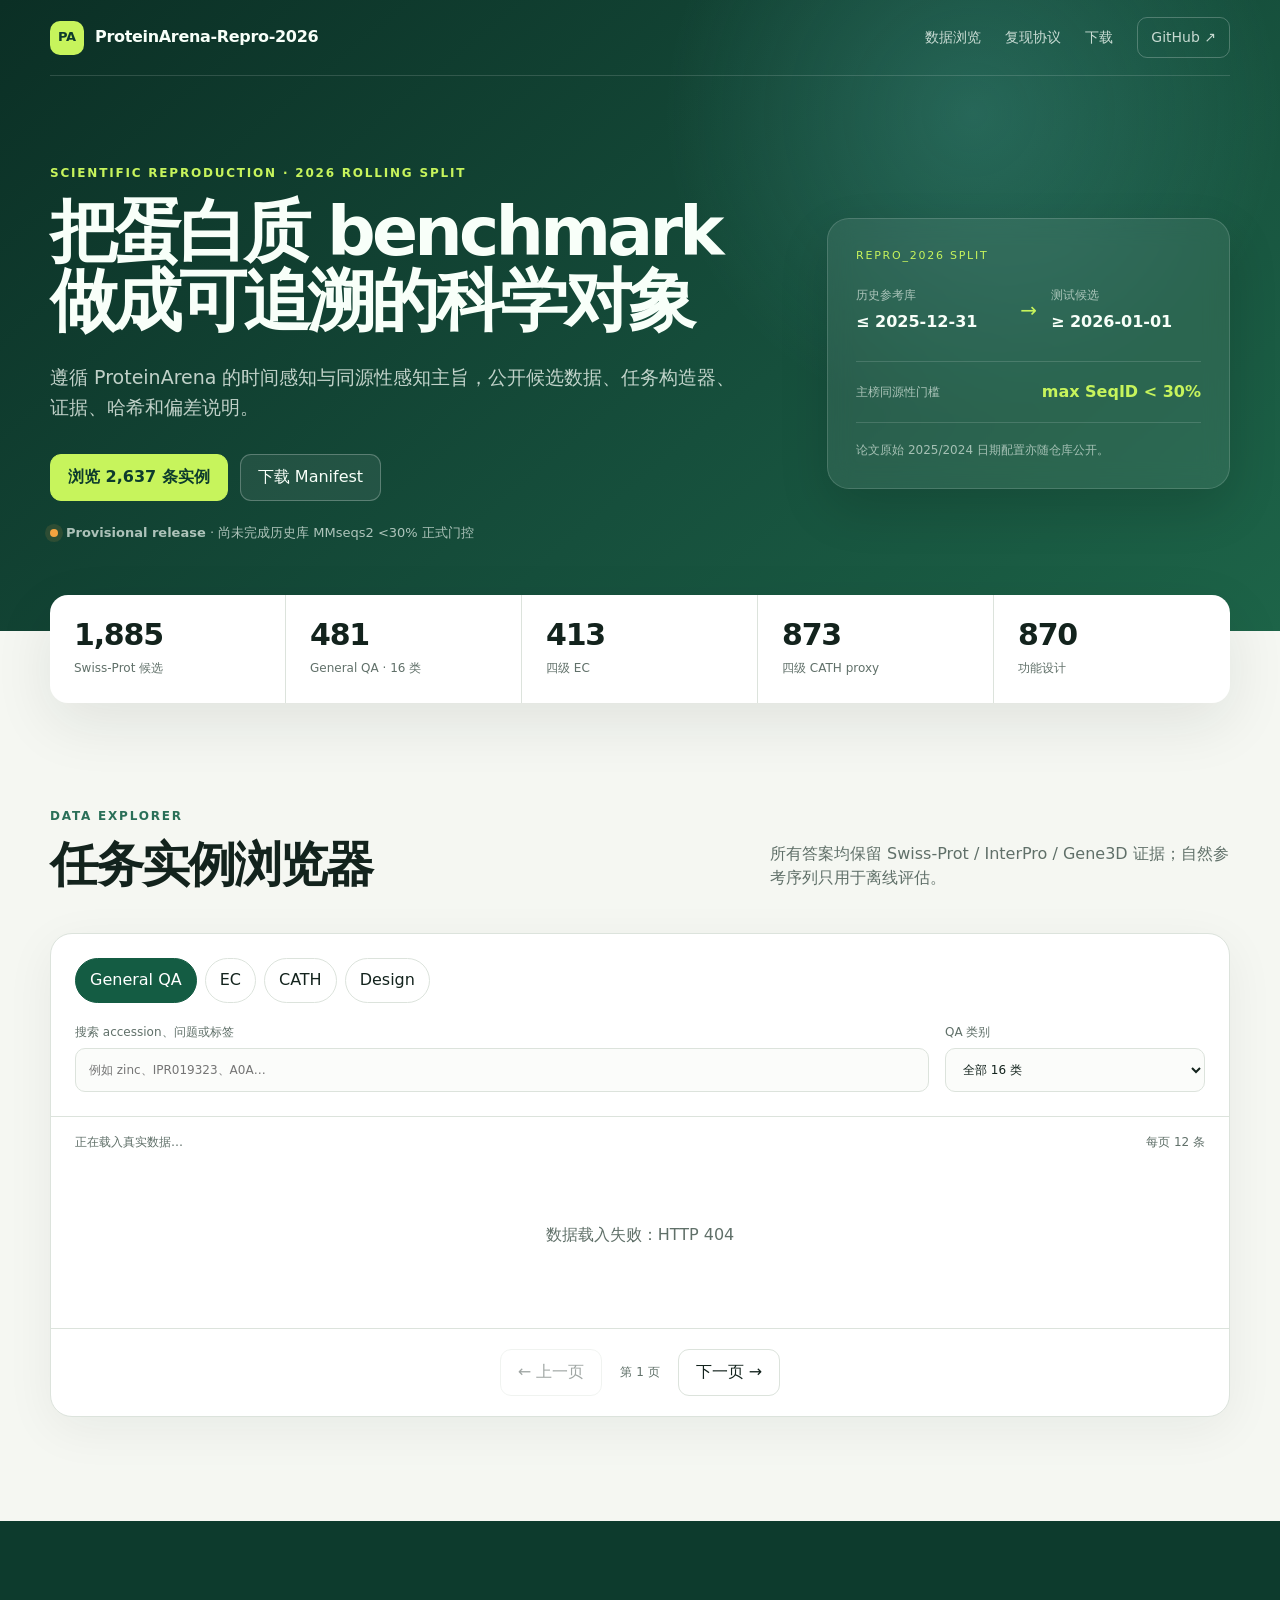
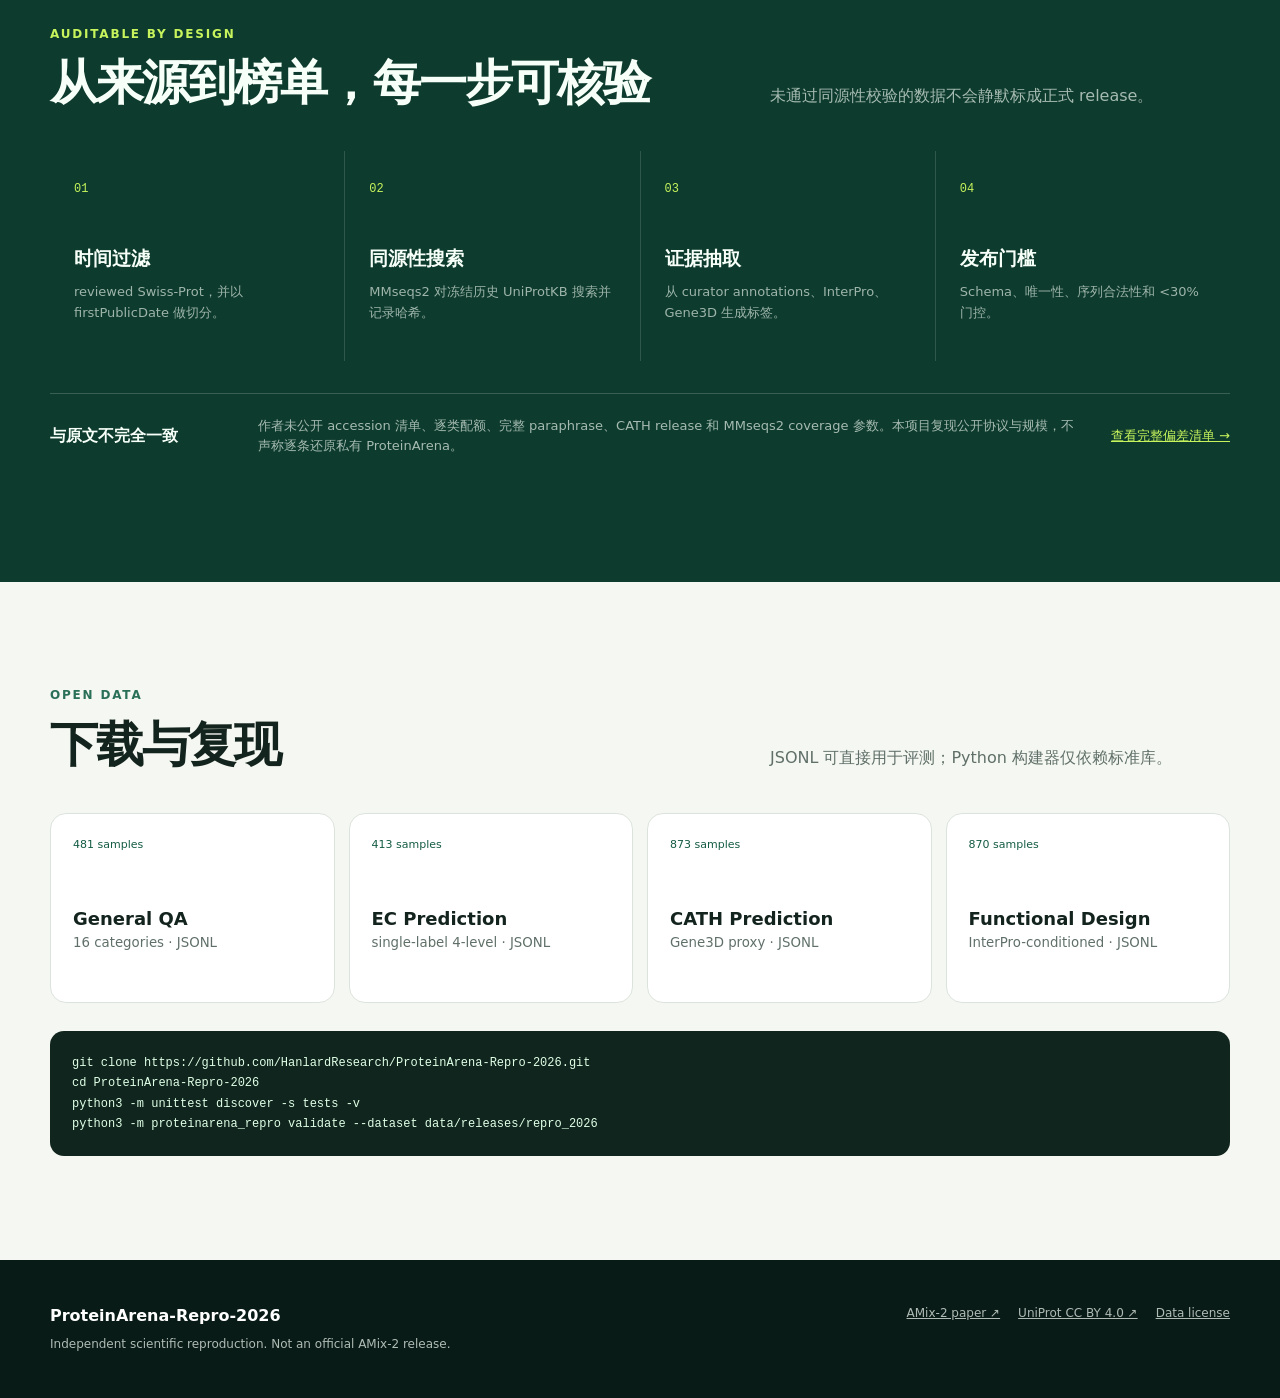
==== index.html @ c2ba589c "Publish dataset website and project metadata" ====
<!doctype html>
<html lang="zh-CN">
<head>
  <meta charset="utf-8">
  <meta name="viewport" content="width=device-width, initial-scale=1">
  <meta name="description" content="ProteinArena-Repro-2026：时间感知、同源性可审计的蛋白质理解与设计基准科学复现。">
  <title>ProteinArena-Repro-2026</title>
  <link rel="stylesheet" href="styles.css">
</head>
<body>
  <header class="hero">
    <nav class="nav wrap" aria-label="主导航">
      <a class="brand" href="#top" aria-label="ProteinArena-Repro-2026 首页"><span class="brand-mark">PA</span><span>ProteinArena-Repro-2026</span></a>
      <div class="nav-links">
        <a href="#explorer">数据浏览</a>
        <a href="#protocol">复现协议</a>
        <a href="#downloads">下载</a>
        <a class="github-link" href="https://github.com/HanlardResearch/ProteinArena-Repro-2026">GitHub ↗</a>
      </div>
    </nav>
    <div class="wrap hero-grid" id="top">
      <section>
        <p class="eyebrow">SCIENTIFIC REPRODUCTION · 2026 ROLLING SPLIT</p>
        <h1>把蛋白质 benchmark<br>做成可追溯的科学对象</h1>
        <p class="lead">遵循 ProteinArena 的时间感知与同源性感知主旨，公开候选数据、任务构造器、证据、哈希和偏差说明。</p>
        <div class="hero-actions">
          <a class="button primary" href="#explorer">浏览 2,637 条实例</a>
          <a class="button" href="data/releases/repro_2026/manifest.json" download>下载 Manifest</a>
        </div>
        <p class="status-line"><span class="status-dot"></span><strong>Provisional release</strong> · 尚未完成历史库 MMseqs2 &lt;30% 正式门控</p>
      </section>
      <aside class="split-card" aria-label="时间切分协议">
        <p class="card-label">REPRO_2026 SPLIT</p>
        <div class="timeline">
          <div><span>历史参考库</span><strong>≤ 2025-12-31</strong></div>
          <div class="timeline-arrow">→</div>
          <div><span>测试候选</span><strong>≥ 2026-01-01</strong></div>
        </div>
        <div class="threshold"><span>主榜同源性门槛</span><strong>max SeqID &lt; 30%</strong></div>
        <p>论文原始 2025/2024 日期配置亦随仓库公开。</p>
      </aside>
    </div>
  </header>

  <main>
    <section class="wrap metrics" aria-label="数据集规模">
      <article><strong id="candidate-count">1,885</strong><span>Swiss-Prot 候选</span></article>
      <article><strong id="qa-count">481</strong><span>General QA · 16 类</span></article>
      <article><strong id="ec-count">413</strong><span>四级 EC</span></article>
      <article><strong id="cath-count">873</strong><span>四级 CATH proxy</span></article>
      <article><strong id="design-count">870</strong><span>功能设计</span></article>
    </section>

    <section class="wrap section" id="explorer">
      <div class="section-heading">
        <div><p class="eyebrow">DATA EXPLORER</p><h2>任务实例浏览器</h2></div>
        <p>所有答案均保留 Swiss-Prot / InterPro / Gene3D 证据；自然参考序列只用于离线评估。</p>
      </div>
      <div class="explorer-shell">
        <div class="controls">
          <div class="track-tabs" role="tablist" aria-label="任务轨道">
            <button class="track-tab active" data-track="general_qa" role="tab" aria-selected="true">General QA</button>
            <button class="track-tab" data-track="ec" role="tab" aria-selected="false">EC</button>
            <button class="track-tab" data-track="cath" role="tab" aria-selected="false">CATH</button>
            <button class="track-tab" data-track="design" role="tab" aria-selected="false">Design</button>
          </div>
          <div class="filter-row">
            <label>搜索 accession、问题或标签<input id="search" type="search" placeholder="例如 zinc、IPR019323、A0A…"></label>
            <label id="category-label">QA 类别<select id="category"><option value="">全部 16 类</option></select></label>
          </div>
        </div>
        <div class="result-meta"><span id="result-count">正在载入真实数据…</span><span>每页 12 条</span></div>
        <div id="samples" class="sample-grid" aria-live="polite"></div>
        <div class="pager">
          <button id="prev" class="button" disabled>← 上一页</button>
          <span id="page-label">第 1 页</span>
          <button id="next" class="button">下一页 →</button>
        </div>
      </div>
    </section>

    <section class="protocol-section" id="protocol">
      <div class="wrap section">
        <div class="section-heading light">
          <div><p class="eyebrow">AUDITABLE BY DESIGN</p><h2>从来源到榜单，每一步可核验</h2></div>
          <p>未通过同源性校验的数据不会静默标成正式 release。</p>
        </div>
        <ol class="pipeline">
          <li><span>01</span><strong>时间过滤</strong><p>reviewed Swiss-Prot，并以 firstPublicDate 做切分。</p></li>
          <li><span>02</span><strong>同源性搜索</strong><p>MMseqs2 对冻结历史 UniProtKB 搜索并记录哈希。</p></li>
          <li><span>03</span><strong>证据抽取</strong><p>从 curator annotations、InterPro、Gene3D 生成标签。</p></li>
          <li><span>04</span><strong>发布门槛</strong><p>Schema、唯一性、序列合法性和 &lt;30% 门控。</p></li>
        </ol>
        <div class="notice">
          <strong>与原文不完全一致</strong>
          <p>作者未公开 accession 清单、逐类配额、完整 paraphrase、CATH release 和 MMseqs2 coverage 参数。本项目复现公开协议与规模，不声称逐条还原私有 ProteinArena。</p>
          <a href="docs/DEVIATIONS.md">查看完整偏差清单 →</a>
        </div>
      </div>
    </section>

    <section class="wrap section" id="downloads">
      <div class="section-heading">
        <div><p class="eyebrow">OPEN DATA</p><h2>下载与复现</h2></div>
        <p>JSONL 可直接用于评测；Python 构建器仅依赖标准库。</p>
      </div>
      <div class="download-grid">
        <a href="data/releases/repro_2026/general_qa.jsonl" download><span>481 samples</span><strong>General QA</strong><small>16 categories · JSONL</small></a>
        <a href="data/releases/repro_2026/ec.jsonl" download><span>413 samples</span><strong>EC Prediction</strong><small>single-label 4-level · JSONL</small></a>
        <a href="data/releases/repro_2026/cath.jsonl" download><span>873 samples</span><strong>CATH Prediction</strong><small>Gene3D proxy · JSONL</small></a>
        <a href="data/releases/repro_2026/design.jsonl" download><span>870 samples</span><strong>Functional Design</strong><small>InterPro-conditioned · JSONL</small></a>
      </div>
      <pre class="command"><code>git clone https://github.com/HanlardResearch/ProteinArena-Repro-2026.git
cd ProteinArena-Repro-2026
python3 -m unittest discover -s tests -v
python3 -m proteinarena_repro validate --dataset data/releases/repro_2026</code></pre>
    </section>
  </main>

  <footer>
    <div class="wrap footer-grid">
      <div><strong>ProteinArena-Repro-2026</strong><p>Independent scientific reproduction. Not an official AMix-2 release.</p></div>
      <div><a href="https://arxiv.org/abs/2605.30963">AMix-2 paper ↗</a><a href="https://www.uniprot.org/help/license">UniProt CC BY 4.0 ↗</a><a href="DATA_LICENSE.md">Data license</a></div>
    </div>
  </footer>
  <script src="app.js" defer></script>
</body>
</html>
---- styles.css ----
:root {
  --ink: #13231d;
  --muted: #607069;
  --paper: #f5f7f2;
  --surface: #ffffff;
  --line: #dce3dc;
  --green: #145c43;
  --green-2: #0d3b2d;
  --lime: #c7f45c;
  --amber: #f4a340;
  --blue: #6dd3d1;
  --radius: 18px;
  --shadow: 0 20px 60px rgba(19, 35, 29, .09);
}
* { box-sizing: border-box; }
html { scroll-behavior: smooth; }
body { margin: 0; color: var(--ink); background: var(--paper); font-family: Inter, ui-sans-serif, system-ui, -apple-system, BlinkMacSystemFont, "Segoe UI", sans-serif; line-height: 1.55; }
a { color: inherit; }
button, input, select { font: inherit; }
button { color: inherit; }
.wrap { width: min(1180px, calc(100% - 40px)); margin: 0 auto; }
.hero { color: #f8fff9; background: radial-gradient(circle at 76% 18%, rgba(109,211,209,.2), transparent 28%), linear-gradient(140deg, #0b2f25 0%, #164f3c 60%, #1d6448 100%); padding-bottom: 88px; }
.nav { min-height: 76px; display: flex; align-items: center; justify-content: space-between; gap: 24px; border-bottom: 1px solid rgba(255,255,255,.14); }
.brand { display: flex; align-items: center; gap: 11px; text-decoration: none; font-weight: 720; letter-spacing: -.02em; }
.brand-mark { display: grid; place-items: center; width: 34px; height: 34px; border-radius: 10px; background: var(--lime); color: var(--green-2); font-size: 13px; }
.nav-links { display: flex; align-items: center; gap: 24px; font-size: 14px; }
.nav-links a { text-decoration: none; opacity: .78; }
.nav-links a:hover { opacity: 1; }
.github-link { padding: 9px 13px; border: 1px solid rgba(255,255,255,.3); border-radius: 10px; }
.hero-grid { display: grid; grid-template-columns: 1.4fr .8fr; gap: 72px; align-items: center; padding-top: 88px; }
.eyebrow { margin: 0 0 14px; color: #2a6f58; font-size: 12px; font-weight: 760; letter-spacing: .15em; }
.hero .eyebrow, .light .eyebrow { color: var(--lime); }
h1 { margin: 0; max-width: 760px; font-size: clamp(42px, 5.4vw, 68px); line-height: 1.02; letter-spacing: -.055em; }
h2 { margin: 0; font-size: clamp(30px, 4vw, 48px); line-height: 1.08; letter-spacing: -.04em; }
.lead { max-width: 690px; margin: 28px 0 0; color: rgba(248,255,249,.76); font-size: 19px; }
.hero-actions { display: flex; flex-wrap: wrap; gap: 12px; margin-top: 32px; }
.button { display: inline-flex; align-items: center; justify-content: center; min-height: 44px; padding: 10px 17px; border: 1px solid var(--line); border-radius: 11px; background: var(--surface); text-decoration: none; cursor: pointer; transition: transform .15s ease, border-color .15s ease; }
.button:hover { transform: translateY(-1px); border-color: #9cad9f; }
.hero .button { color: #f8fff9; background: rgba(255,255,255,.07); border-color: rgba(255,255,255,.25); }
.hero .button.primary { color: var(--green-2); background: var(--lime); border-color: var(--lime); font-weight: 720; }
.status-line { margin: 22px 0 0; color: rgba(248,255,249,.68); font-size: 13px; }
.status-dot { display: inline-block; width: 8px; height: 8px; margin-right: 8px; border-radius: 50%; background: var(--amber); box-shadow: 0 0 0 5px rgba(244,163,64,.12); }
.split-card { padding: 28px; border: 1px solid rgba(255,255,255,.15); border-radius: 22px; background: rgba(255,255,255,.08); backdrop-filter: blur(12px); box-shadow: 0 20px 50px rgba(0,0,0,.14); }
.card-label { margin: 0 0 22px; color: var(--lime); font-size: 11px; letter-spacing: .16em; }
.timeline { display: grid; grid-template-columns: 1fr auto 1fr; gap: 14px; align-items: center; }
.timeline div:not(.timeline-arrow) { display: grid; gap: 5px; }
.timeline span, .threshold span { color: rgba(248,255,249,.62); font-size: 12px; }
.timeline strong { font-size: 16px; }
.timeline-arrow { color: var(--lime); font-size: 20px; }
.threshold { display: flex; align-items: center; justify-content: space-between; gap: 20px; margin: 26px 0 0; padding: 18px 0; border-top: 1px solid rgba(255,255,255,.14); border-bottom: 1px solid rgba(255,255,255,.14); }
.threshold strong { color: var(--lime); }
.split-card > p:last-child { margin: 18px 0 0; color: rgba(248,255,249,.6); font-size: 12px; }
.metrics { display: grid; grid-template-columns: repeat(5, 1fr); margin-top: -36px; border-radius: var(--radius); background: var(--surface); box-shadow: var(--shadow); overflow: hidden; }
.metrics article { padding: 25px 24px; border-right: 1px solid var(--line); }
.metrics article:last-child { border-right: 0; }
.metrics strong { display: block; font-size: 30px; line-height: 1; letter-spacing: -.04em; }
.metrics span { display: block; margin-top: 9px; color: var(--muted); font-size: 12px; }
.section { padding-top: 104px; padding-bottom: 104px; }
.section-heading { display: grid; grid-template-columns: 1fr minmax(280px, 460px); gap: 50px; align-items: end; margin-bottom: 42px; }
.section-heading > p { margin: 0; color: var(--muted); }
.explorer-shell { border: 1px solid var(--line); border-radius: 22px; background: var(--surface); box-shadow: 0 12px 50px rgba(19,35,29,.06); overflow: hidden; }
.controls { padding: 24px; border-bottom: 1px solid var(--line); }
.track-tabs { display: flex; gap: 8px; flex-wrap: wrap; }
.track-tab { padding: 9px 14px; border: 1px solid var(--line); border-radius: 999px; background: transparent; cursor: pointer; }
.track-tab.active { color: #fff; background: var(--green); border-color: var(--green); }
.filter-row { display: grid; grid-template-columns: 1fr 260px; gap: 16px; margin-top: 20px; }
.filter-row label { color: var(--muted); font-size: 12px; }
.filter-row input, .filter-row select { display: block; width: 100%; height: 44px; margin-top: 6px; padding: 0 13px; border: 1px solid var(--line); border-radius: 10px; color: var(--ink); background: #fbfcfa; }
.result-meta { display: flex; justify-content: space-between; gap: 20px; padding: 16px 24px; color: var(--muted); font-size: 12px; }
.sample-grid { display: grid; grid-template-columns: repeat(2, minmax(0,1fr)); gap: 14px; padding: 0 24px 24px; }
.sample { min-width: 0; padding: 20px; border: 1px solid var(--line); border-radius: 14px; background: #fcfdfb; }
.sample-top { display: flex; align-items: center; justify-content: space-between; gap: 12px; margin-bottom: 14px; }
.badge { display: inline-flex; align-items: center; max-width: 75%; padding: 4px 9px; border-radius: 999px; color: var(--green-2); background: #e1f3e8; font-size: 11px; overflow: hidden; text-overflow: ellipsis; white-space: nowrap; }
.accession { color: var(--muted); font: 11px ui-monospace, SFMono-Regular, Menlo, monospace; text-decoration: none; }
.sample h3 { margin: 0 0 12px; font-size: 15px; line-height: 1.45; }
.answer { margin: 0; padding: 12px; border-left: 3px solid var(--lime); background: #f3f8e9; font-size: 13px; }
.field { margin-top: 13px; }
.field strong { display: block; margin-bottom: 4px; color: var(--muted); font-size: 10px; letter-spacing: .08em; text-transform: uppercase; }
.field p { margin: 0; font-size: 12px; }
.sequence { max-height: 68px; overflow: auto; word-break: break-all; color: #29463a; font: 11px/1.45 ui-monospace, SFMono-Regular, Menlo, monospace; }
.pager { display: flex; align-items: center; justify-content: center; gap: 18px; padding: 20px; border-top: 1px solid var(--line); }
.pager span { color: var(--muted); font-size: 12px; }
.button:disabled { opacity: .4; cursor: not-allowed; transform: none; }
.empty { grid-column: 1 / -1; padding: 40px; text-align: center; color: var(--muted); }
.protocol-section { color: #f7fff9; background: var(--green-2); }
.section-heading.light > p { color: rgba(247,255,249,.65); }
.pipeline { display: grid; grid-template-columns: repeat(4,1fr); gap: 1px; margin: 0; padding: 0; list-style: none; background: rgba(255,255,255,.14); }
.pipeline li { min-height: 210px; padding: 24px; background: var(--green-2); }
.pipeline span { color: var(--lime); font: 12px ui-monospace, monospace; }
.pipeline strong { display: block; margin-top: 44px; font-size: 19px; }
.pipeline p { margin: 9px 0 0; color: rgba(247,255,249,.62); font-size: 13px; }
.notice { display: grid; grid-template-columns: 180px 1fr auto; gap: 28px; align-items: center; margin-top: 32px; padding: 22px 0; border-top: 1px solid rgba(255,255,255,.18); }
.notice p { margin: 0; color: rgba(247,255,249,.65); font-size: 13px; }
.notice a { color: var(--lime); font-size: 13px; }
.download-grid { display: grid; grid-template-columns: repeat(4,1fr); gap: 14px; }
.download-grid a { display: grid; min-height: 190px; padding: 22px; border: 1px solid var(--line); border-radius: 16px; background: var(--surface); text-decoration: none; transition: transform .15s ease, box-shadow .15s ease; }
.download-grid a:hover { transform: translateY(-3px); box-shadow: var(--shadow); }
.download-grid span { color: var(--green); font-size: 11px; }
.download-grid strong { align-self: end; font-size: 18px; }
.download-grid small { color: var(--muted); }
.command { margin: 28px 0 0; padding: 22px; overflow: auto; border-radius: 14px; color: #dfffe7; background: #10251d; font: 12px/1.7 ui-monospace, SFMono-Regular, Menlo, monospace; }
footer { padding: 44px 0; color: rgba(247,255,249,.7); background: #091b16; }
.footer-grid { display: flex; justify-content: space-between; gap: 40px; }
.footer-grid strong { color: #fff; }
.footer-grid p { margin: 6px 0 0; font-size: 12px; }
.footer-grid > div:last-child { display: flex; flex-wrap: wrap; gap: 18px; align-items: start; font-size: 12px; }
@media (max-width: 900px) {
  .hero-grid { grid-template-columns: 1fr; gap: 42px; }
  .metrics { grid-template-columns: repeat(2,1fr); }
  .metrics article { border-bottom: 1px solid var(--line); }
  .section-heading { grid-template-columns: 1fr; gap: 18px; }
  .pipeline, .download-grid { grid-template-columns: repeat(2,1fr); }
  .notice { grid-template-columns: 1fr; }
}
@media (max-width: 640px) {
  .wrap { width: min(100% - 24px, 1180px); }
  .nav { align-items: flex-start; padding: 18px 0; }
  .nav-links a:not(.github-link) { display: none; }
  .brand span:last-child { max-width: 190px; }
  .hero-grid { padding-top: 58px; }
  .hero { padding-bottom: 70px; }
  .metrics { grid-template-columns: 1fr 1fr; }
  .metrics article:last-child { grid-column: 1 / -1; }
  .section { padding-top: 76px; padding-bottom: 76px; }
  .filter-row, .sample-grid, .pipeline, .download-grid { grid-template-columns: 1fr; }
  .sample-grid { padding: 0 14px 14px; }
  .controls { padding: 16px; }
  .result-meta { padding: 14px 16px; }
  .timeline { grid-template-columns: 1fr; }
  .timeline-arrow { transform: rotate(90deg); width: min-content; }
  .footer-grid { flex-direction: column; }
}
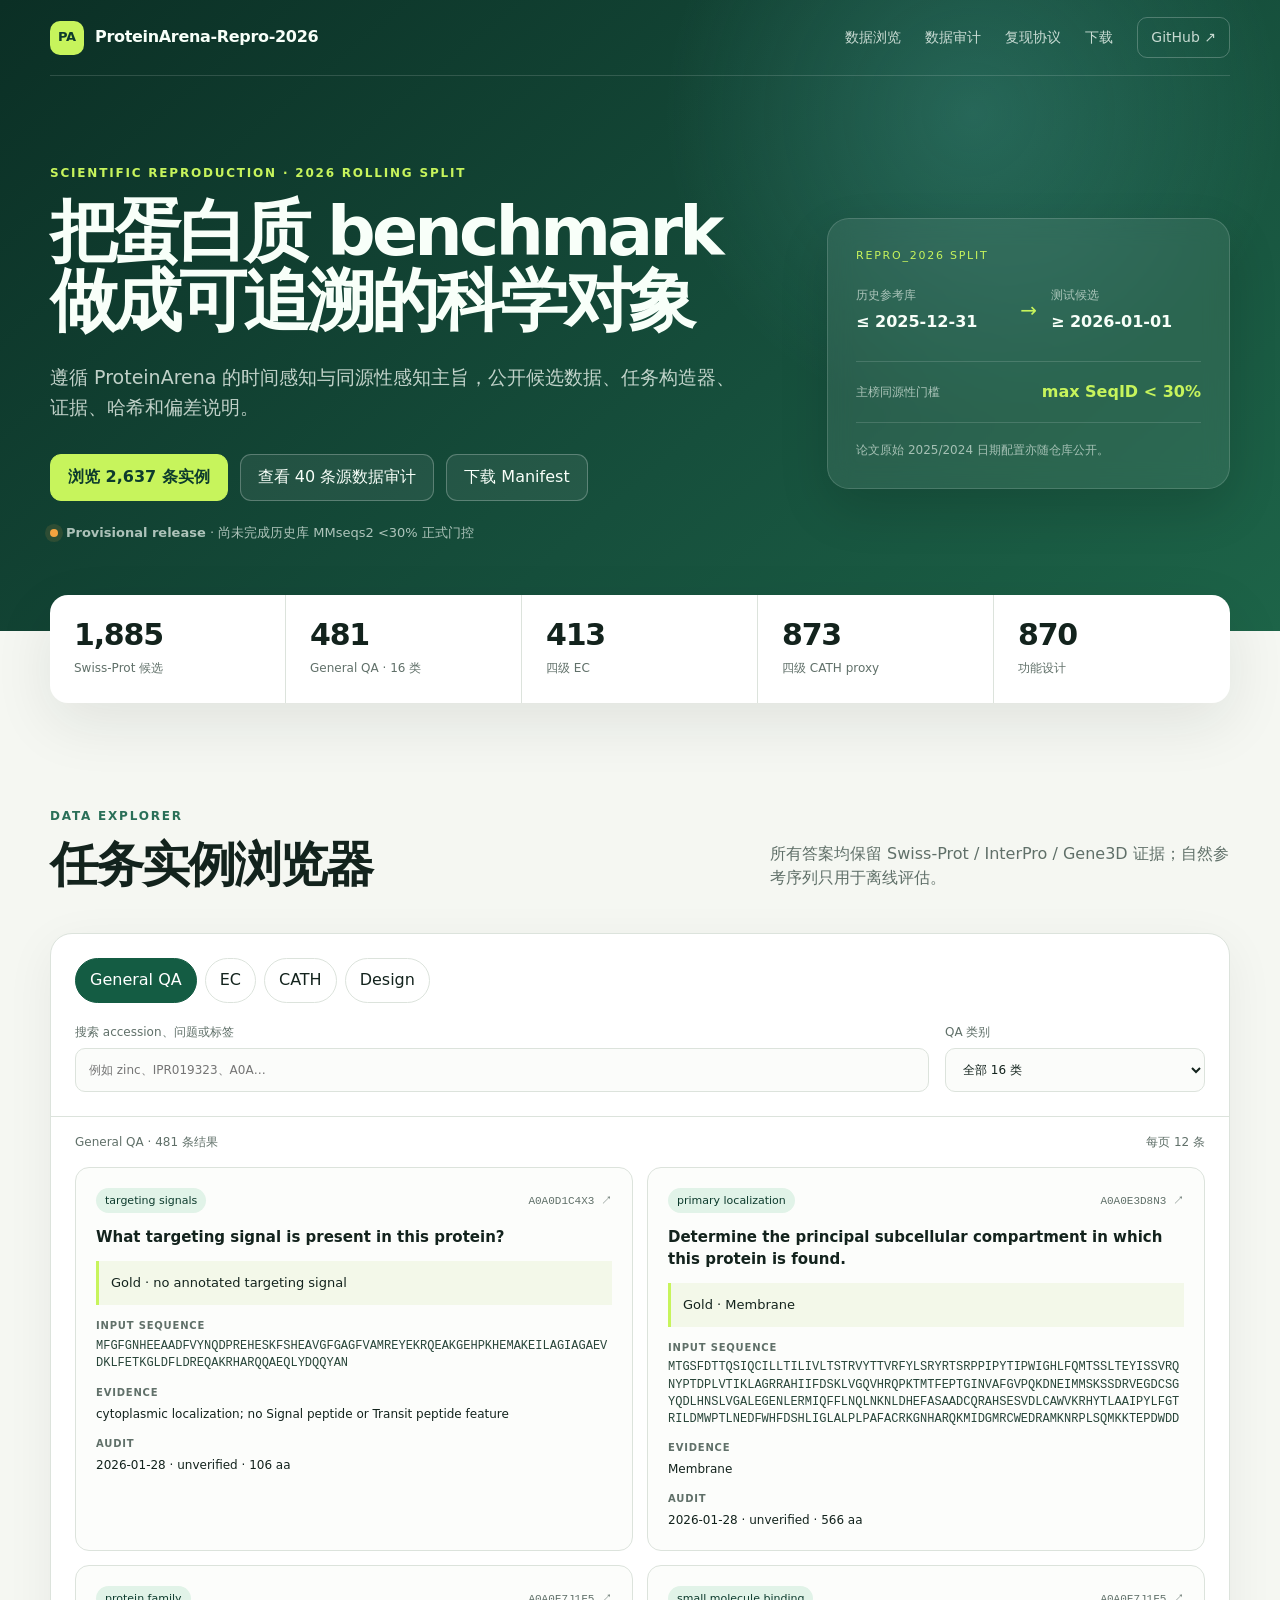
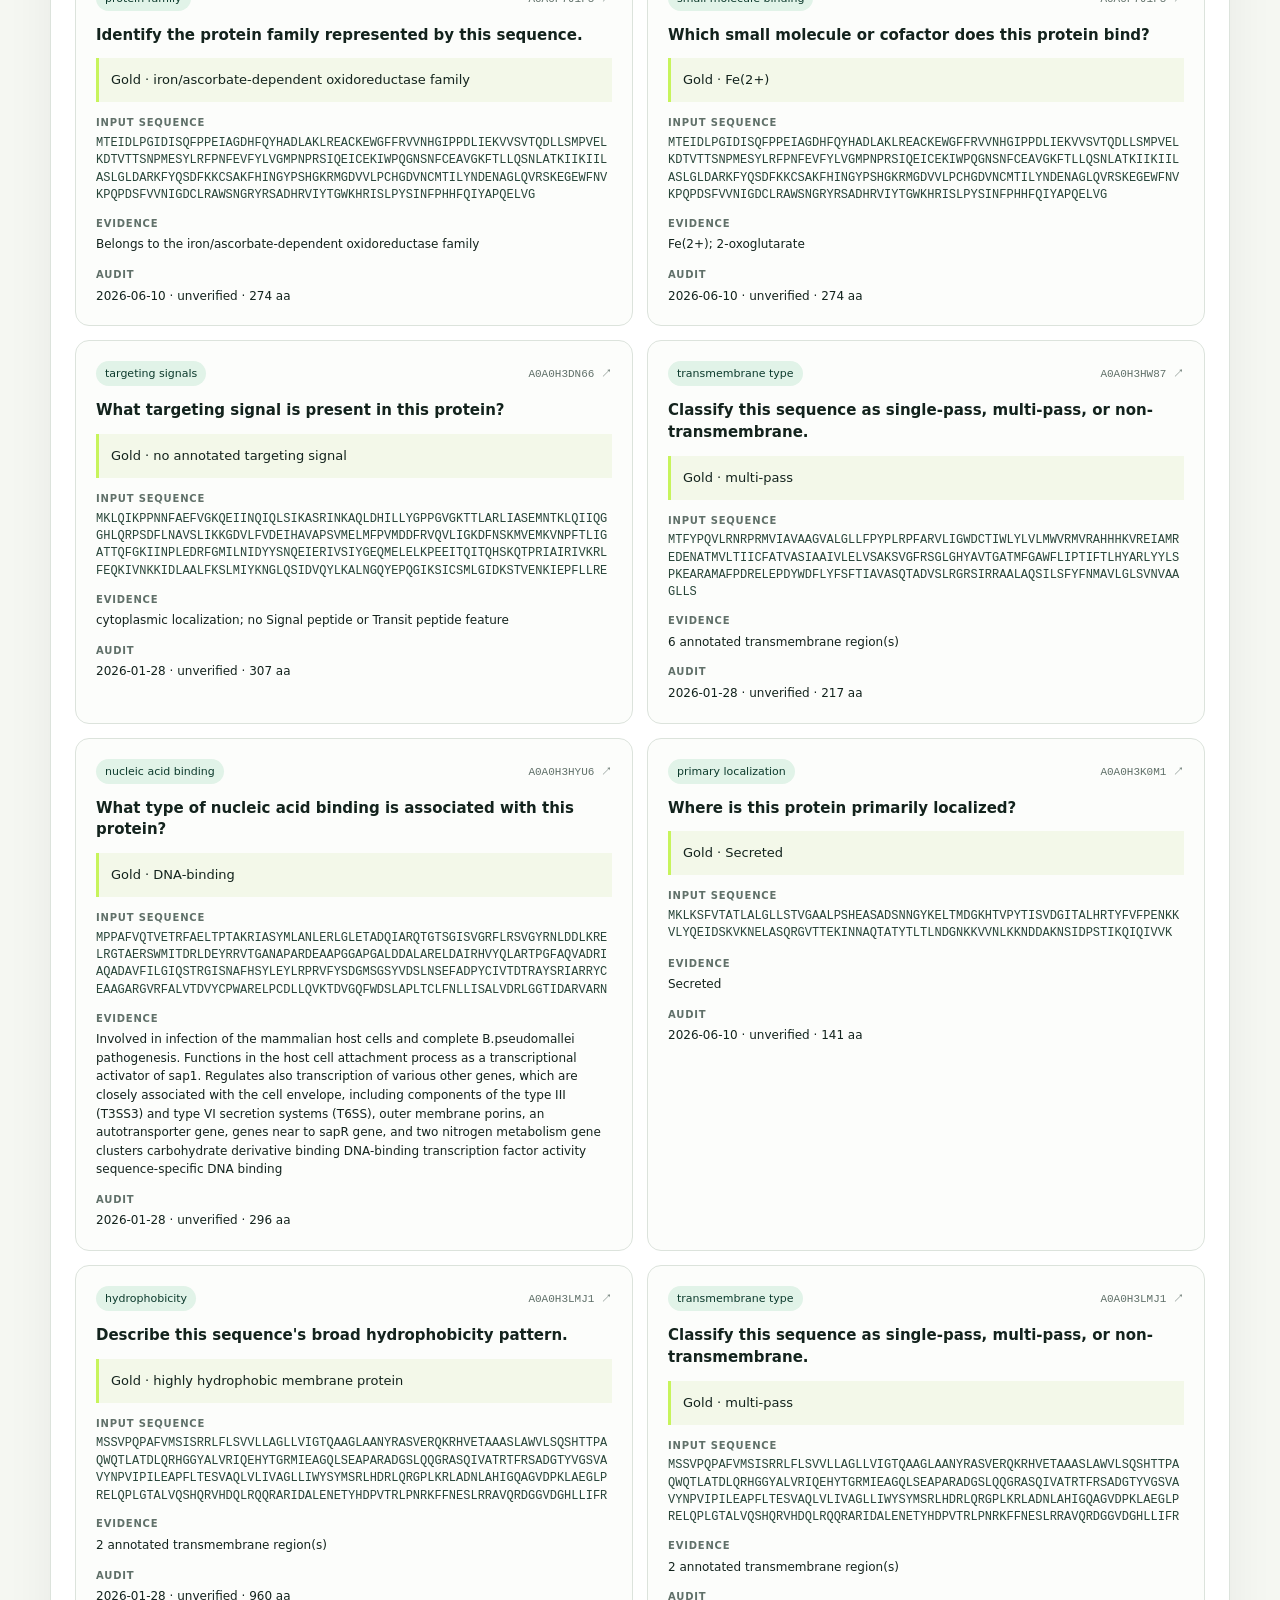
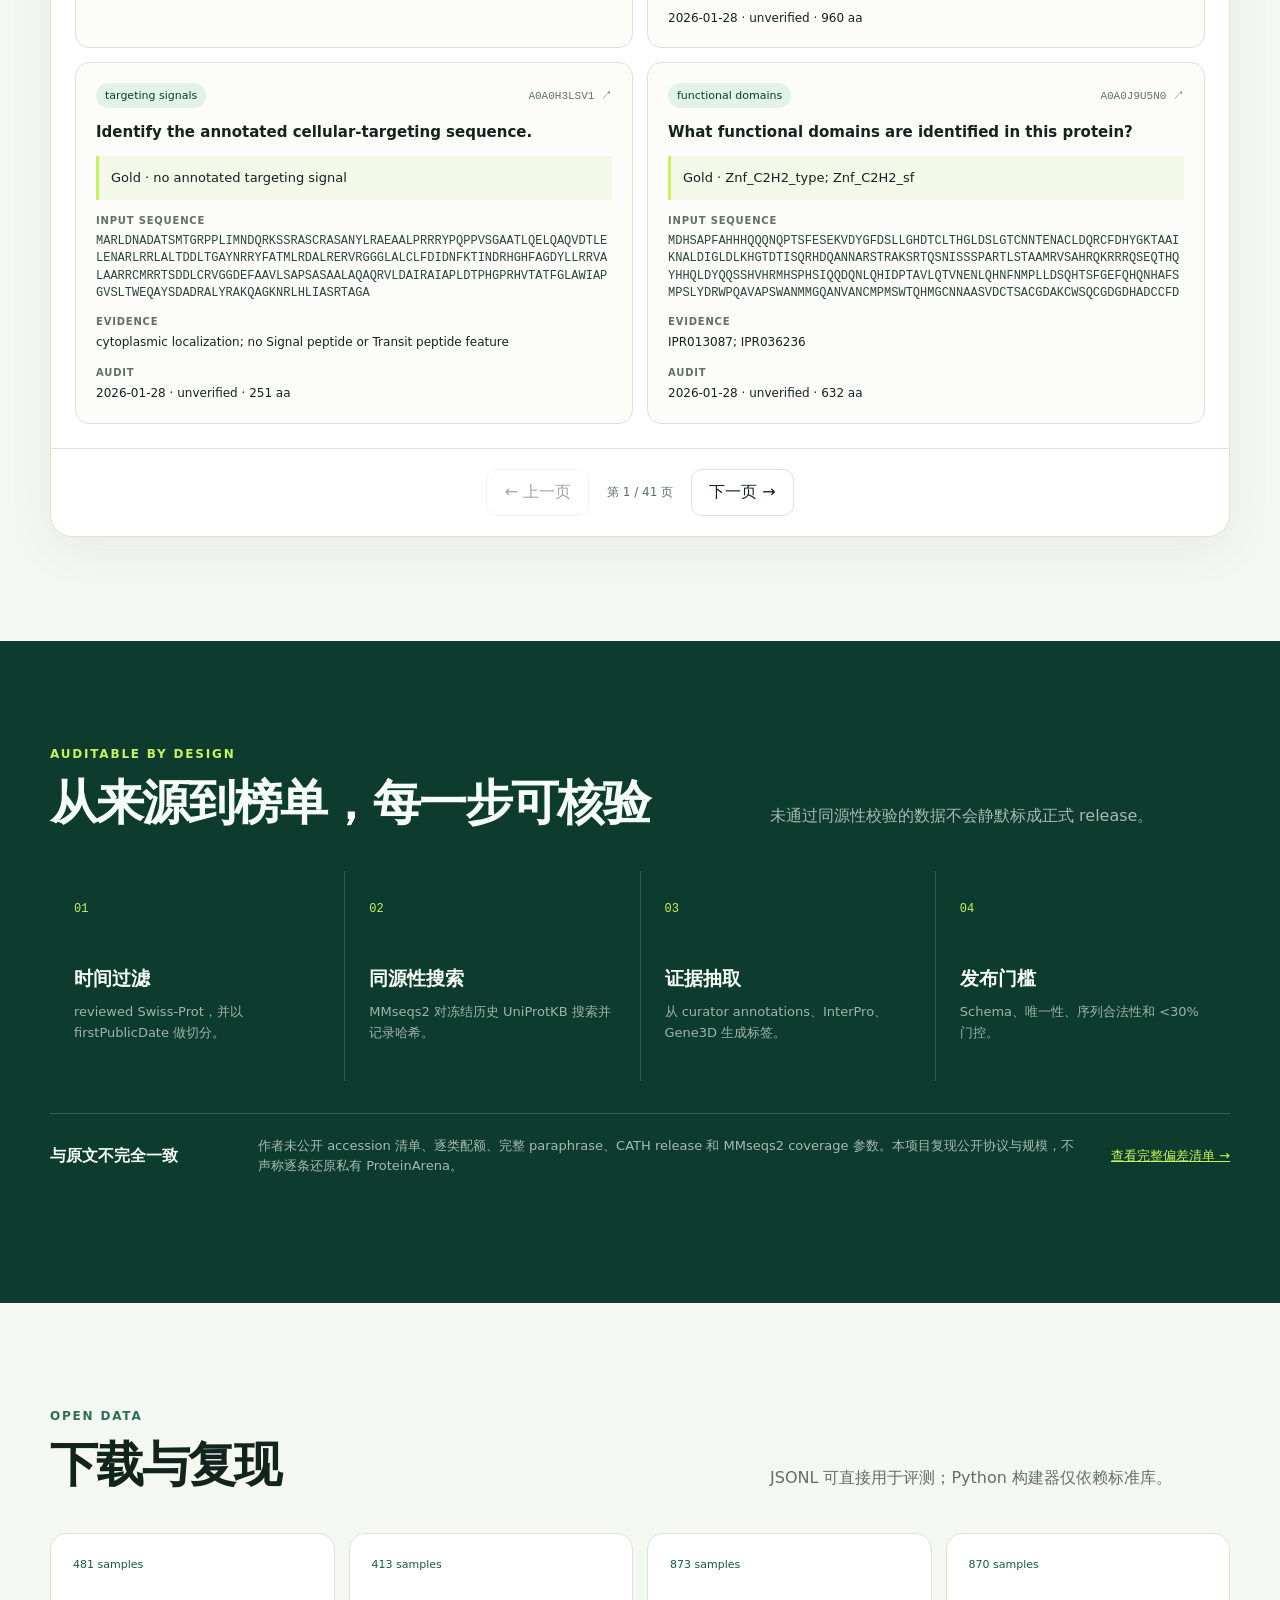
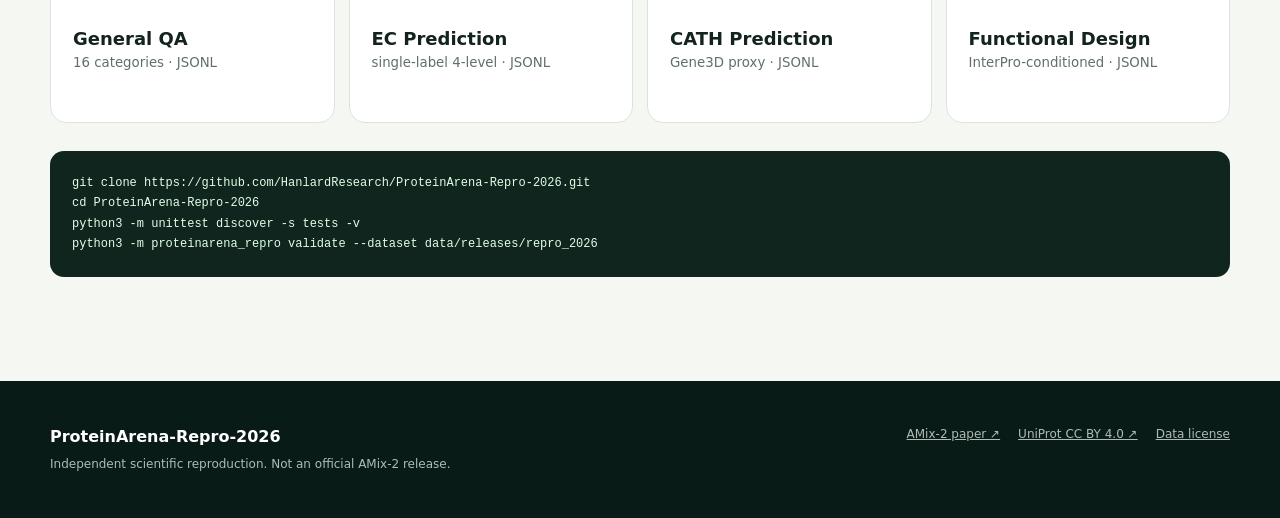
==== commit f4d9a70a: "Add source-pair audit webpage" ====
--- a/index.html
+++ b/index.html
@@ -13,6 +13,7 @@
       <a class="brand" href="#top" aria-label="ProteinArena-Repro-2026 首页"><span class="brand-mark">PA</span><span>ProteinArena-Repro-2026</span></a>
       <div class="nav-links">
         <a href="#explorer">数据浏览</a>
+        <a href="audit.html">数据审计</a>
         <a href="#protocol">复现协议</a>
         <a href="#downloads">下载</a>
         <a class="github-link" href="https://github.com/HanlardResearch/ProteinArena-Repro-2026">GitHub ↗</a>
@@ -25,6 +26,7 @@
         <p class="lead">遵循 ProteinArena 的时间感知与同源性感知主旨，公开候选数据、任务构造器、证据、哈希和偏差说明。</p>
         <div class="hero-actions">
           <a class="button primary" href="#explorer">浏览 2,637 条实例</a>
+          <a class="button" href="audit.html">查看 40 条源数据审计</a>
           <a class="button" href="data/releases/repro_2026/manifest.json" download>下载 Manifest</a>
         </div>
         <p class="status-line"><span class="status-dot"></span><strong>Provisional release</strong> · 尚未完成历史库 MMseqs2 &lt;30% 正式门控</p>
